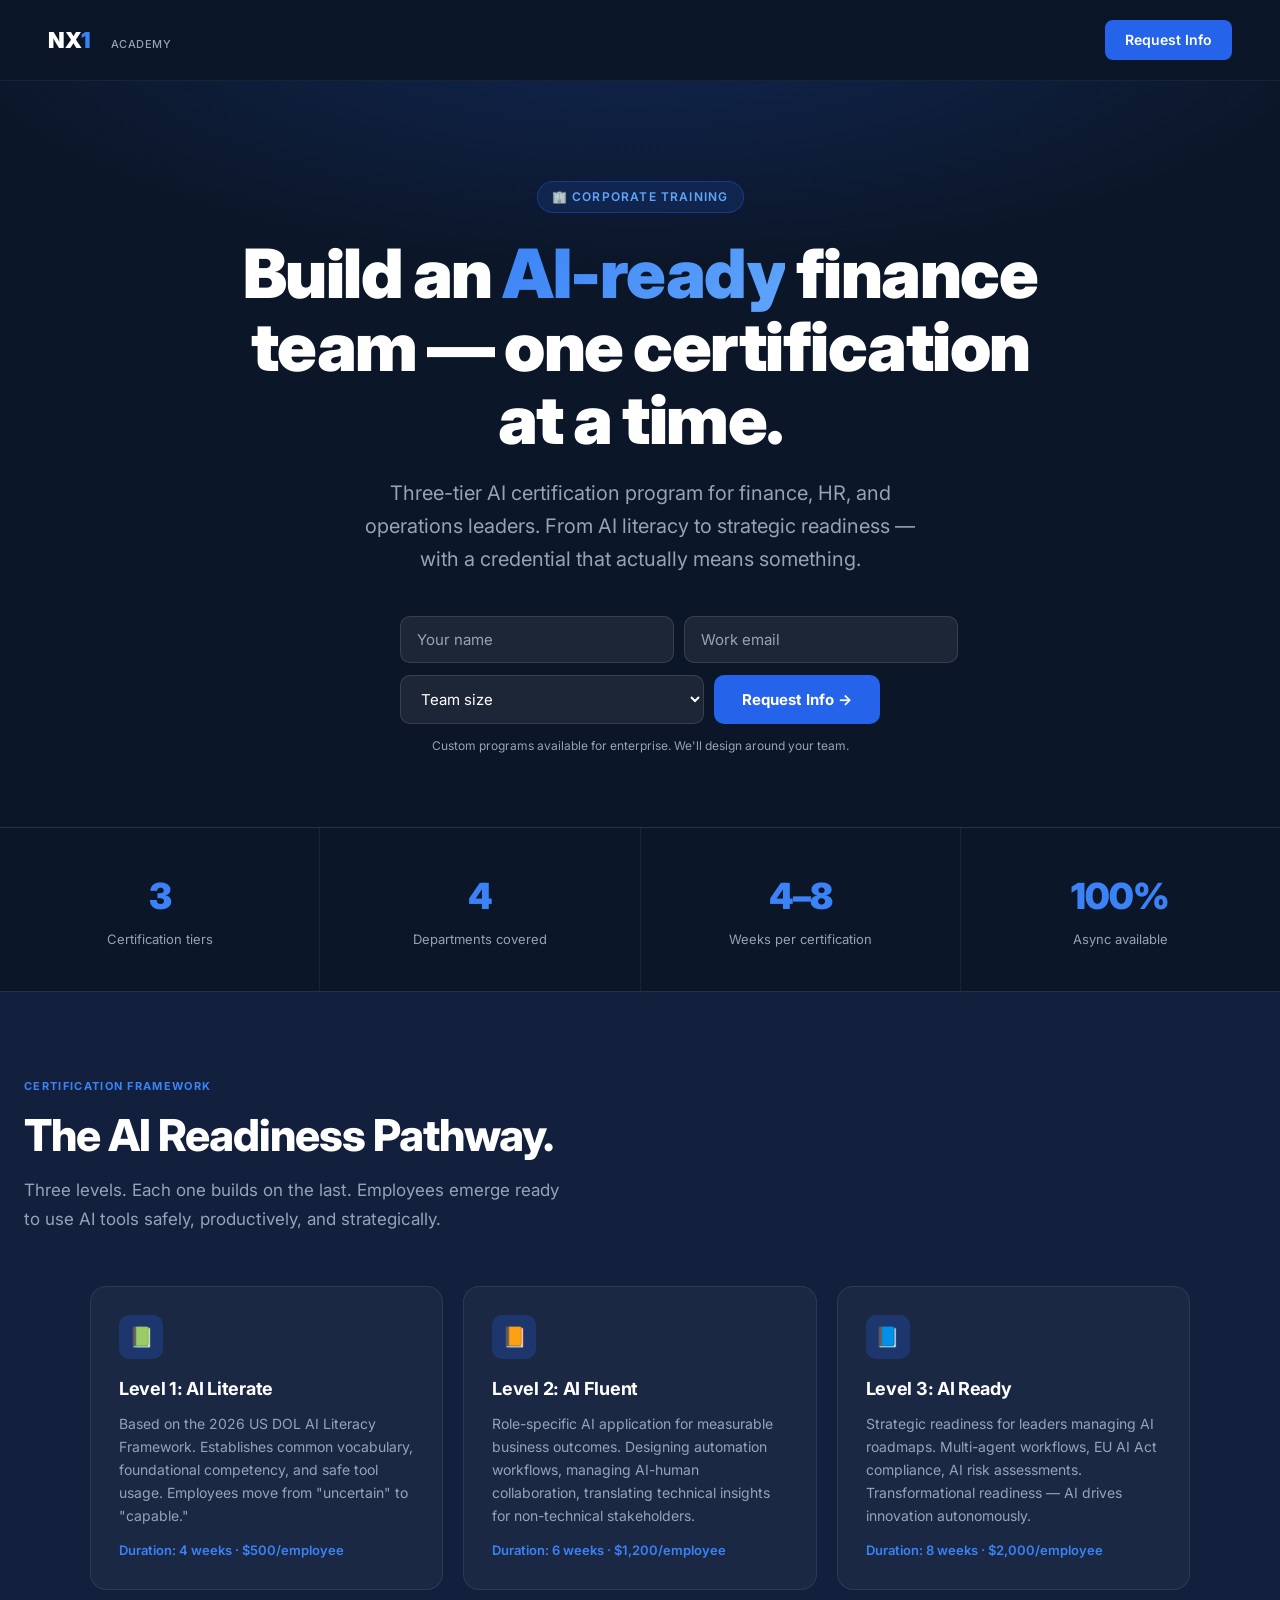
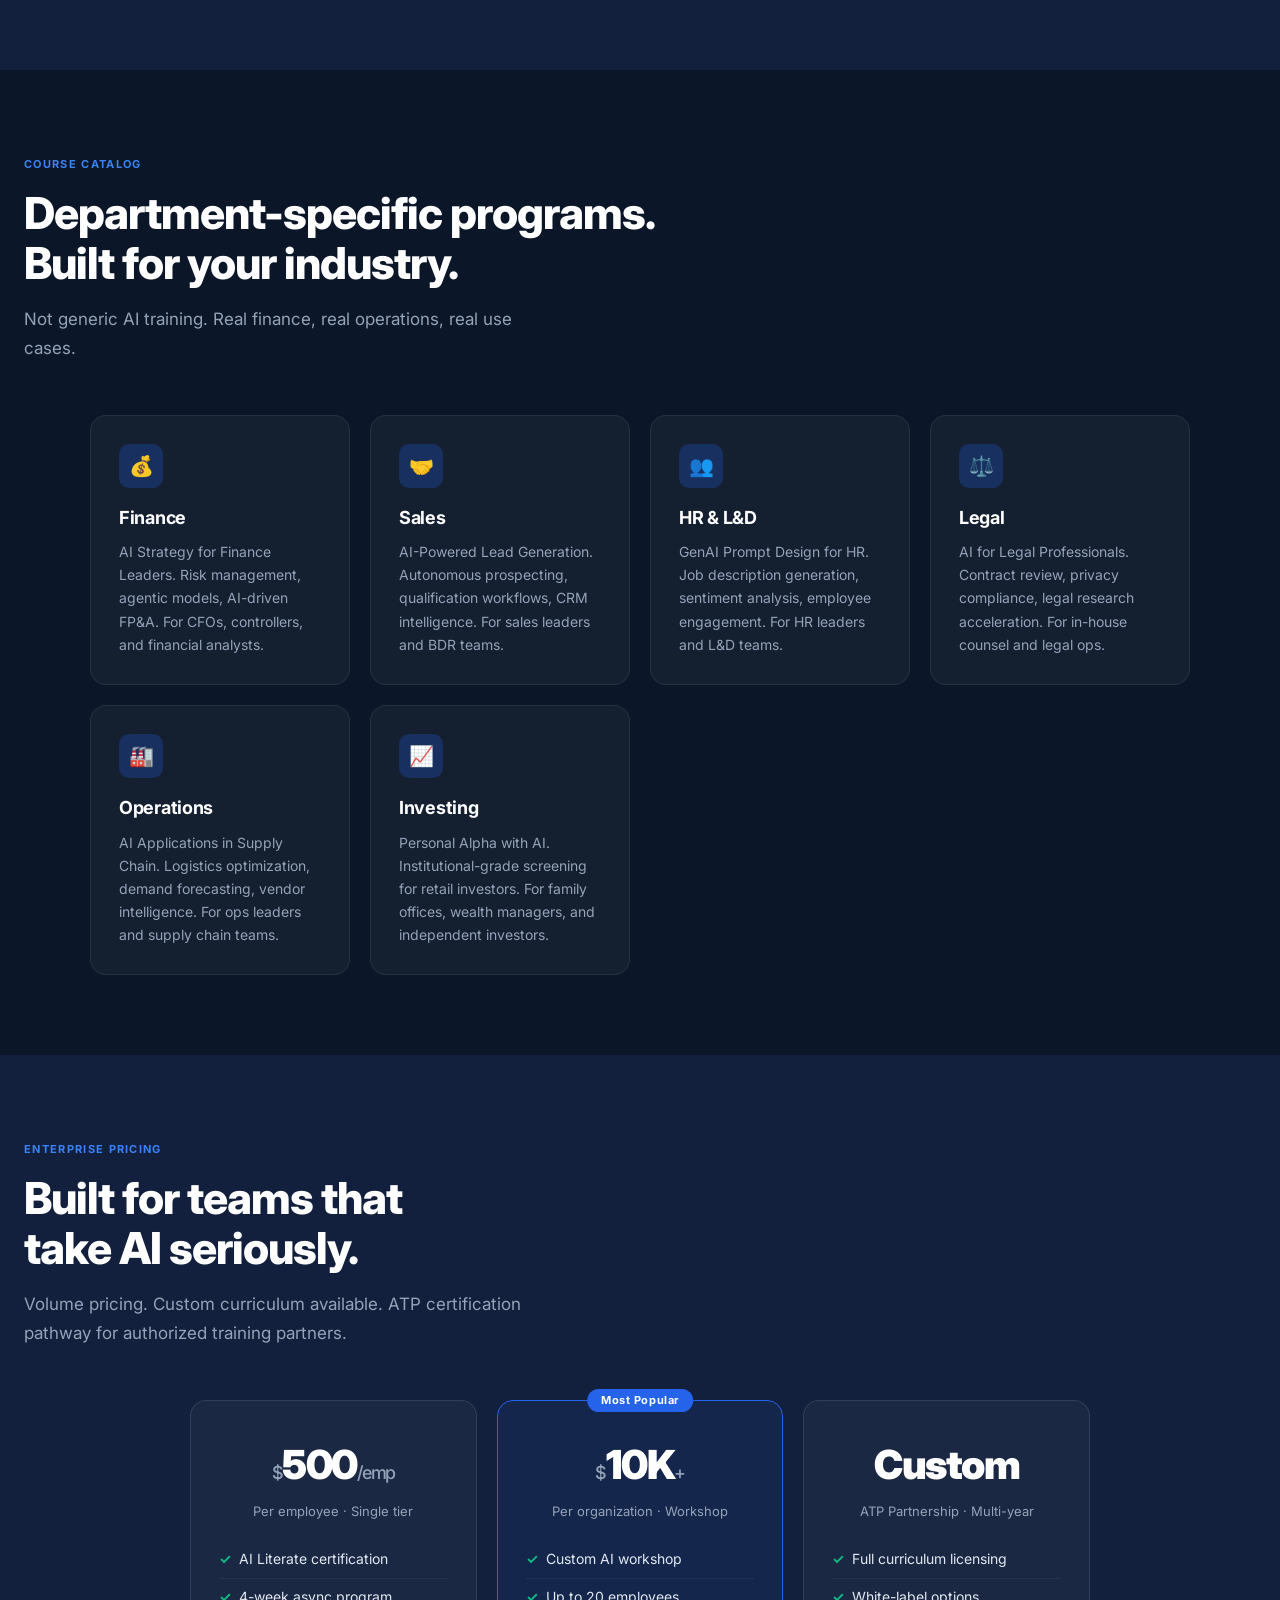
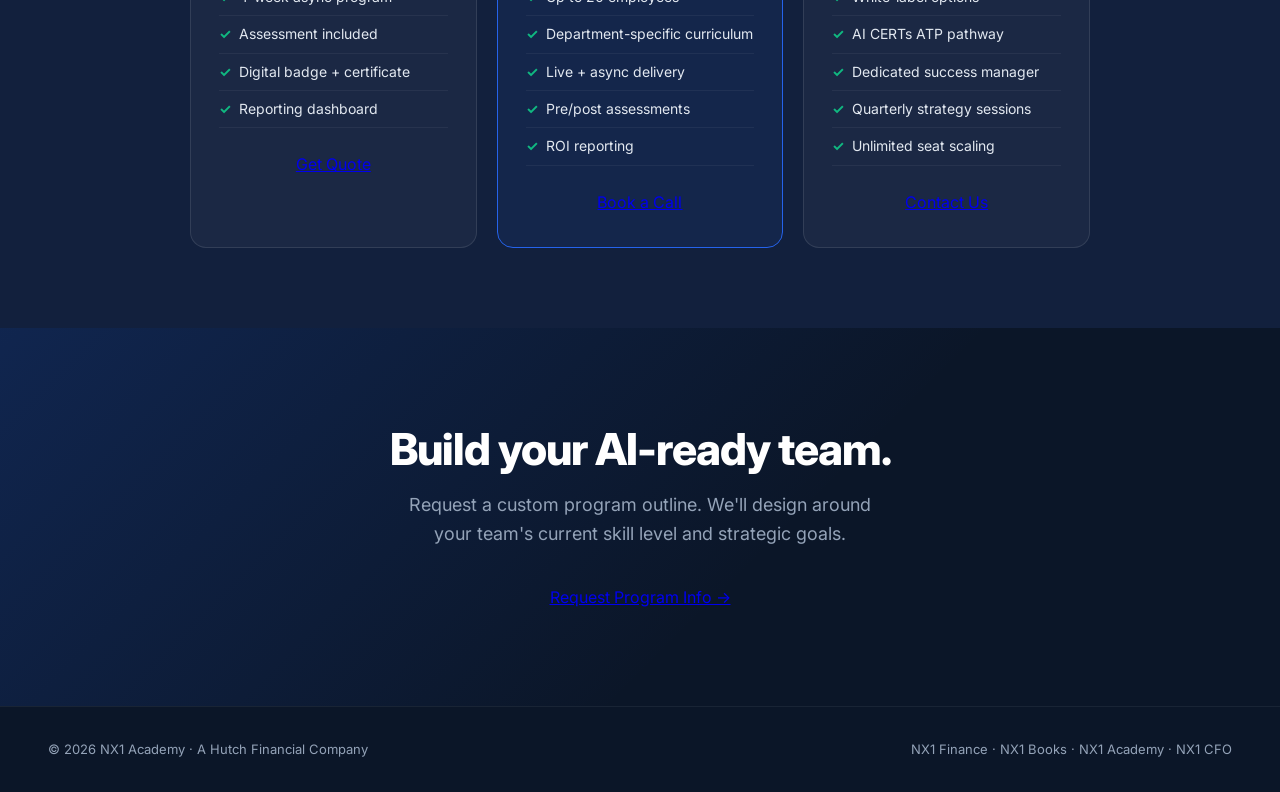
==== academy.html @ b1aaf8fe "Initial NX1 landing pages — 4 products - index.html: NX1 Finance (12-wk cohort course) - books.html:" ====
<!DOCTYPE html>
<html lang="en">
<head>
  <meta charset="UTF-8">
  <meta name="viewport" content="width=device-width, initial-scale=1.0">
  <title>NX1 Academy — AI Certification for Finance Teams</title>
  <meta name="description" content="AI certification for your finance team. AI Literate → AI Fluent → AI Ready. Corporate training programs for HR, L&D, and CFOs building AI-ready organizations.">
  <link rel="stylesheet" href="css/styles.css">
  <link rel="icon" type="image/svg+xml" href="data:image/svg+xml,<svg xmlns='http://www.w3.org/2000/svg' viewBox='0 0 100 100'><text y='.9em' font-size='90'>⚡</text></svg>">
</head>
<body>

<nav>
  <div>
    <a href="index.html" class="nav-logo">NX<span>1</span></a>
    <span class="nav-brand" style="margin-left:16px;">Academy</span>
  </div>
  <a href="#waitlist" class="cta-btn">Request Info</a>
</nav>

<!-- HERO -->
<section class="hero">
  <div class="hero-badge">🏢 Corporate Training</div>
  <h1>Build an <span class="highlight">AI-ready</span> finance team — one certification at a time.</h1>
  <p class="sub">Three-tier AI certification program for finance, HR, and operations leaders. From AI literacy to strategic readiness — with a credential that actually means something.</p>

  <div id="waitlist">
    <form class="waitlist-form" id="academy-form" action="https://formspree.io/f/YOUR_FORM_ID" method="POST">
      <div class="form-row">
        <input type="text" name="name" placeholder="Your name" required>
        <input type="email" name="email" placeholder="Work email" required>
      </div>
      <div class="form-row">
        <select name="team_size" required>
          <option value="">Team size</option>
          <option>1–5 people</option>
          <option>6–20 people</option>
          <option>21–100 people</option>
          <option>100+ people</option>
        </select>
        <button type="submit">Request Info →</button>
      </div>
      <input type="hidden" name="product" value="NX1 Academy">
      <p class="form-note">Custom programs available for enterprise. We'll design around your team.</p>
    </form>
    <div class="success-msg" id="academy-success">✅ Inquiry received! Our team will be in touch within 24 hours.</div>
  </div>
</section>

<!-- STATS -->
<div class="stats-bar">
  <div class="stat-item"><span class="stat-num">3</span><span class="stat-label">Certification tiers</span></div>
  <div class="stat-item"><span class="stat-num">4</span><span class="stat-label">Departments covered</span></div>
  <div class="stat-item"><span class="stat-num">4–8</span><span class="stat-label">Weeks per certification</span></div>
  <div class="stat-item"><span class="stat-num">100%</span><span class="stat-label">Async available</span></div>
</div>

<!-- CERTIFICATION TIERS -->
<section class="section-dark">
  <p class="section-label">Certification Framework</p>
  <h2>The AI Readiness Pathway.</h2>
  <p class="section-sub">Three levels. Each one builds on the last. Employees emerge ready to use AI tools safely, productively, and strategically.</p>

  <div class="cards-grid">
    <div class="card">
      <div class="card-icon">📗</div>
      <h3>Level 1: AI Literate</h3>
      <p>Based on the 2026 US DOL AI Literacy Framework. Establishes common vocabulary, foundational competency, and safe tool usage. Employees move from "uncertain" to "capable."</p>
      <p style="margin-top:12px;color:var(--blue-light);font-size:13px;font-weight:600;">Duration: 4 weeks · $500/employee</p>
    </div>
    <div class="card">
      <div class="card-icon">📙</div>
      <h3>Level 2: AI Fluent</h3>
      <p>Role-specific AI application for measurable business outcomes. Designing automation workflows, managing AI-human collaboration, translating technical insights for non-technical stakeholders.</p>
      <p style="margin-top:12px;color:var(--blue-light);font-size:13px;font-weight:600;">Duration: 6 weeks · $1,200/employee</p>
    </div>
    <div class="card">
      <div class="card-icon">📘</div>
      <h3>Level 3: AI Ready</h3>
      <p>Strategic readiness for leaders managing AI roadmaps. Multi-agent workflows, EU AI Act compliance, AI risk assessments. Transformational readiness — AI drives innovation autonomously.</p>
      <p style="margin-top:12px;color:var(--blue-light);font-size:13px;font-weight:600;">Duration: 8 weeks · $2,000/employee</p>
    </div>
  </div>
</section>

<!-- DEPARTMENT CATALOG -->
<section>
  <p class="section-label">Course Catalog</p>
  <h2>Department-specific programs. <br>Built for your industry.</h2>
  <p class="section-sub">Not generic AI training. Real finance, real operations, real use cases.</p>

  <div class="cards-grid">
    <div class="card">
      <div class="card-icon">💰</div>
      <h3>Finance</h3>
      <p>AI Strategy for Finance Leaders. Risk management, agentic models, AI-driven FP&A. For CFOs, controllers, and financial analysts.</p>
    </div>
    <div class="card">
      <div class="card-icon">🤝</div>
      <h3>Sales</h3>
      <p>AI-Powered Lead Generation. Autonomous prospecting, qualification workflows, CRM intelligence. For sales leaders and BDR teams.</p>
    </div>
    <div class="card">
      <div class="card-icon">👥</div>
      <h3>HR & L&D</h3>
      <p>GenAI Prompt Design for HR. Job description generation, sentiment analysis, employee engagement. For HR leaders and L&D teams.</p>
    </div>
    <div class="card">
      <div class="card-icon">⚖️</div>
      <h3>Legal</h3>
      <p>AI for Legal Professionals. Contract review, privacy compliance, legal research acceleration. For in-house counsel and legal ops.</p>
    </div>
    <div class="card">
      <div class="card-icon">🏭</div>
      <h3>Operations</h3>
      <p>AI Applications in Supply Chain. Logistics optimization, demand forecasting, vendor intelligence. For ops leaders and supply chain teams.</p>
    </div>
    <div class="card">
      <div class="card-icon">📈</div>
      <h3>Investing</h3>
      <p>Personal Alpha with AI. Institutional-grade screening for retail investors. For family offices, wealth managers, and independent investors.</p>
    </div>
  </div>
</section>

<!-- PRICING -->
<section class="section-dark">
  <p class="section-label">Enterprise Pricing</p>
  <h2>Built for teams that <br>take AI seriously.</h2>
  <p class="section-sub">Volume pricing. Custom curriculum available. ATP certification pathway for authorized training partners.</p>

  <div class="pricing-grid">
    <div class="pricing-tier">
      <div class="price"><span>$</span>500<span>/emp</span></div>
      <div class="price-note">Per employee · Single tier</div>
      <ul>
        <li>AI Literate certification</li>
        <li>4-week async program</li>
        <li>Assessment included</li>
        <li>Digital badge + certificate</li>
        <li>Reporting dashboard</li>
      </ul>
      <a href="#waitlist" class="cta-btn" style="display:block;text-align:center;">Get Quote</a>
    </div>
    <div class="pricing-tier featured">
      <div class="price"><span>$</span>10K<span>+ </span></div>
      <div class="price-note">Per organization · Workshop</div>
      <ul>
        <li>Custom AI workshop</li>
        <li>Up to 20 employees</li>
        <li>Department-specific curriculum</li>
        <li>Live + async delivery</li>
        <li>Pre/post assessments</li>
        <li>ROI reporting</li>
      </ul>
      <a href="#waitlist" class="cta-btn" style="display:block;text-align:center;">Book a Call</a>
    </div>
    <div class="pricing-tier">
      <div class="price">Custom</div>
      <div class="price-note">ATP Partnership · Multi-year</div>
      <ul>
        <li>Full curriculum licensing</li>
        <li>White-label options</li>
        <li>AI CERTs ATP pathway</li>
        <li>Dedicated success manager</li>
        <li>Quarterly strategy sessions</li>
        <li>Unlimited seat scaling</li>
      </ul>
      <a href="#waitlist" class="cta-btn" style="display:block;text-align:center;">Contact Us</a>
    </div>
  </div>
</section>

<!-- CTA -->
<section class="cta-section">
  <h2>Build your AI-ready team.</h2>
  <p>Request a custom program outline. We'll design around your team's current skill level and strategic goals.</p>
  <a href="#waitlist" class="cta-btn" style="font-size:16px;padding:14px 32px;">Request Program Info →</a>
</section>

<!-- FOOTER -->
<footer>
  <div>© 2026 NX1 Academy · A Hutch Financial Company</div>
  <div>
    <a href="index.html">NX1 Finance</a> ·
    <a href="books.html">NX1 Books</a> ·
    <a href="academy.html">NX1 Academy</a> ·
    <a href="cfo.html">NX1 CFO</a>
  </div>
</footer>

<script>
  document.getElementById('academy-form').addEventListener('submit', function(e) {
    e.preventDefault();
    var form = this;
    var btn = form.querySelector('button');
    btn.textContent = 'Submitting...';
    btn.disabled = true;
    fetch(form.action, { method: 'POST', body: new FormData(form), headers: { 'Accept': 'application/json' } })
      .then(function() {
        form.style.display = 'none';
        document.getElementById('academy-success').style.display = 'block';
      })
      .catch(function() {
        btn.textContent = 'Request Info →';
        btn.disabled = false;
      });
  });
</script>

</body>
</html>
---- css/styles.css ----
/* ============================================
   NX1 Landing Pages — Design System
   Hutch Financial
   ============================================ */

@import url('https://fonts.googleapis.com/css2?family=Inter:wght@400;500;600;700;800;900&display=swap');

:root {
  --navy: #0B1628;
  --navy-mid: #12203D;
  --blue: #2563EB;
  --blue-light: #3B82F6;
  --blue-glow: rgba(37, 99, 235, 0.25);
  --accent: #60A5FA;
  --white: #FFFFFF;
  --gray-100: #F8FAFC;
  --gray-200: #E2E8F0;
  --gray-400: #94A3B8;
  --gray-600: #475569;
  --gray-800: #1E293B;
  --green: #10B981;
  --green-bg: rgba(16, 185, 129, 0.1);
}

* { margin: 0; padding: 0; box-sizing: border-box; }

body {
  font-family: 'Inter', -apple-system, BlinkMacSystemFont, sans-serif;
  background: var(--navy);
  color: var(--white);
  line-height: 1.6;
  -webkit-font-smoothing: antialiased;
}

/* ---- NAV ---- */
nav {
  display: flex;
  align-items: center;
  justify-content: space-between;
  padding: 20px 48px;
  position: sticky;
  top: 0;
  background: rgba(11, 22, 40, 0.92);
  backdrop-filter: blur(12px);
  border-bottom: 1px solid rgba(255,255,255,0.06);
  z-index: 100;
}

.nav-logo {
  font-size: 22px;
  font-weight: 900;
  letter-spacing: -0.5px;
  color: var(--white);
  text-decoration: none;
}
.nav-logo span { color: var(--blue-light); }

.nav-brand {
  font-size: 13px;
  color: var(--gray-400);
  font-weight: 500;
  letter-spacing: 0.05em;
  text-transform: uppercase;
  font-size: 11px;
}

nav a.cta-btn {
  background: var(--blue);
  color: var(--white);
  padding: 9px 20px;
  border-radius: 8px;
  font-weight: 600;
  font-size: 14px;
  text-decoration: none;
  transition: background 0.2s, transform 0.15s;
}
nav a.cta-btn:hover { background: var(--blue-light); transform: translateY(-1px); }

/* ---- HERO ---- */
.hero {
  text-align: center;
  padding: 100px 24px 72px;
  background: radial-gradient(ellipse 80% 50% at 50% -10%, rgba(37,99,235,0.22) 0%, transparent 70%);
}

.hero-badge {
  display: inline-block;
  background: rgba(37,99,235,0.15);
  border: 1px solid rgba(37,99,235,0.35);
  color: var(--accent);
  font-size: 12px;
  font-weight: 600;
  letter-spacing: 0.1em;
  text-transform: uppercase;
  padding: 5px 14px;
  border-radius: 100px;
  margin-bottom: 24px;
}

.hero h1 {
  font-size: clamp(38px, 6vw, 68px);
  font-weight: 900;
  letter-spacing: -1.5px;
  line-height: 1.08;
  margin-bottom: 20px;
  max-width: 820px;
  margin-left: auto;
  margin-right: auto;
}

.hero h1 .highlight {
  background: linear-gradient(135deg, var(--blue-light), var(--accent));
  -webkit-background-clip: text;
  -webkit-text-fill-color: transparent;
  background-clip: text;
}

.hero .sub {
  font-size: clamp(16px, 2.2vw, 20px);
  color: var(--gray-400);
  max-width: 560px;
  margin: 0 auto 40px;
  font-weight: 400;
  line-height: 1.65;
}

/* ---- FORM ---- */
.waitlist-form {
  max-width: 480px;
  margin: 0 auto;
  display: flex;
  flex-direction: column;
  gap: 12px;
}

.form-row {
  display: flex;
  gap: 10px;
}

.form-row input,
.form-row select {
  flex: 1;
  padding: 13px 16px;
  background: rgba(255,255,255,0.07);
  border: 1px solid rgba(255,255,255,0.12);
  border-radius: 10px;
  color: var(--white);
  font-size: 15px;
  font-family: inherit;
  outline: none;
  transition: border-color 0.2s, background 0.2s;
}

.form-row input::placeholder { color: var(--gray-400); }

.form-row input:focus,
.form-row select:focus {
  border-color: var(--blue-light);
  background: rgba(37,99,235,0.08);
}

.form-row select option { background: var(--navy-mid); }

.form-row button {
  padding: 13px 28px;
  background: var(--blue);
  color: var(--white);
  border: none;
  border-radius: 10px;
  font-size: 15px;
  font-weight: 700;
  font-family: inherit;
  cursor: pointer;
  transition: background 0.2s, transform 0.15s;
  white-space: nowrap;
}
.form-row button:hover { background: var(--blue-light); transform: translateY(-1px); }
.form-row button:active { transform: translateY(0); }

.form-note {
  font-size: 12px;
  color: var(--gray-400);
  text-align: center;
}

/* ---- SECTION ---- */
section { padding: 80px 24px; }

.section-label {
  display: inline-block;
  font-size: 11px;
  font-weight: 700;
  letter-spacing: 0.12em;
  text-transform: uppercase;
  color: var(--blue-light);
  margin-bottom: 14px;
}

section h2 {
  font-size: clamp(28px, 4vw, 44px);
  font-weight: 800;
  letter-spacing: -1px;
  line-height: 1.15;
  margin-bottom: 16px;
}

section .section-sub {
  font-size: 17px;
  color: var(--gray-400);
  max-width: 540px;
  line-height: 1.7;
  margin-bottom: 52px;
}

/* ---- CARDS GRID ---- */
.cards-grid {
  display: grid;
  grid-template-columns: repeat(auto-fit, minmax(260px, 1fr));
  gap: 20px;
  max-width: 1100px;
  margin: 0 auto;
}

.card {
  background: rgba(255,255,255,0.04);
  border: 1px solid rgba(255,255,255,0.08);
  border-radius: 16px;
  padding: 28px;
  transition: border-color 0.25s, background 0.25s, transform 0.2s;
}
.card:hover {
  border-color: rgba(37,99,235,0.4);
  background: rgba(37,99,235,0.06);
  transform: translateY(-3px);
}

.card-icon {
  width: 44px;
  height: 44px;
  background: var(--blue-glow);
  border-radius: 10px;
  display: flex;
  align-items: center;
  justify-content: center;
  font-size: 20px;
  margin-bottom: 16px;
}

.card h3 {
  font-size: 18px;
  font-weight: 700;
  margin-bottom: 8px;
  letter-spacing: -0.3px;
}

.card p {
  font-size: 14px;
  color: var(--gray-400);
  line-height: 1.65;
}

/* ---- PRICING ---- */
.pricing-grid {
  display: grid;
  grid-template-columns: repeat(auto-fit, minmax(240px, 1fr));
  gap: 20px;
  max-width: 900px;
  margin: 0 auto;
}

.pricing-tier {
  background: rgba(255,255,255,0.04);
  border: 1px solid rgba(255,255,255,0.1);
  border-radius: 16px;
  padding: 32px 28px;
  text-align: center;
}

.pricing-tier.featured {
  border-color: var(--blue);
  background: rgba(37,99,235,0.08);
  position: relative;
}

.pricing-tier.featured::before {
  content: "Most Popular";
  position: absolute;
  top: -12px;
  left: 50%;
  transform: translateX(-50%);
  background: var(--blue);
  color: white;
  font-size: 11px;
  font-weight: 700;
  padding: 3px 14px;
  border-radius: 100px;
  letter-spacing: 0.05em;
}

.pricing-tier .price {
  font-size: 40px;
  font-weight: 900;
  letter-spacing: -1.5px;
  margin-bottom: 4px;
}
.pricing-tier .price span { font-size: 18px; font-weight: 500; color: var(--gray-400); }
.pricing-tier .price-note { font-size: 13px; color: var(--gray-400); margin-bottom: 20px; }
.pricing-tier ul { list-style: none; text-align: left; margin-bottom: 24px; }
.pricing-tier li {
  font-size: 14px;
  color: var(--gray-200);
  padding: 7px 0;
  border-bottom: 1px solid rgba(255,255,255,0.05);
  display: flex;
  align-items: center;
  gap: 8px;
}
.pricing-tier li::before { content: "✓"; color: var(--green); font-weight: 700; }

/* ---- STATS BAR ---- */
.stats-bar {
  display: grid;
  grid-template-columns: repeat(4, 1fr);
  gap: 1px;
  background: rgba(255,255,255,0.06);
  border-top: 1px solid rgba(255,255,255,0.06);
  border-bottom: 1px solid rgba(255,255,255,0.06);
}

.stat-item {
  padding: 40px 24px;
  text-align: center;
  background: var(--navy);
}

.stat-item .stat-num {
  font-size: 36px;
  font-weight: 900;
  letter-spacing: -1px;
  color: var(--blue-light);
  display: block;
}
.stat-item .stat-label { font-size: 13px; color: var(--gray-400); margin-top: 4px; }

/* ---- FOOTER ---- */
footer {
  border-top: 1px solid rgba(255,255,255,0.06);
  padding: 32px 48px;
  display: flex;
  align-items: center;
  justify-content: space-between;
  font-size: 13px;
  color: var(--gray-400);
}

footer a { color: var(--gray-400); text-decoration: none; }
footer a:hover { color: var(--white); }

/* ---- DIVIDER ---- */
.section-dark { background: var(--navy-mid); }

/* ---- RESPONSIVE ---- */
@media (max-width: 640px) {
  nav { padding: 16px 20px; }
  .form-row { flex-direction: column; }
  .stats-bar { grid-template-columns: repeat(2, 1fr); }
  footer { flex-direction: column; gap: 12px; text-align: center; }
  section { padding: 60px 20px; }
  .hero { padding: 72px 20px 56px; }
}

/* ---- SUCCESS STATE ---- */
.success-msg {
  background: var(--green-bg);
  border: 1px solid var(--green);
  border-radius: 12px;
  padding: 20px;
  text-align: center;
  color: var(--green);
  font-weight: 600;
  font-size: 15px;
  display: none;
}

/* ---- CTA SECTION ---- */
.cta-section {
  background: linear-gradient(135deg, rgba(37,99,235,0.2) 0%, rgba(11,22,40,0) 60%);
  text-align: center;
  padding: 96px 24px;
}

.cta-section h2 { margin-bottom: 16px; }
.cta-section p { color: var(--gray-400); font-size: 18px; margin-bottom: 36px; max-width: 480px; margin-left: auto; margin-right: auto; }
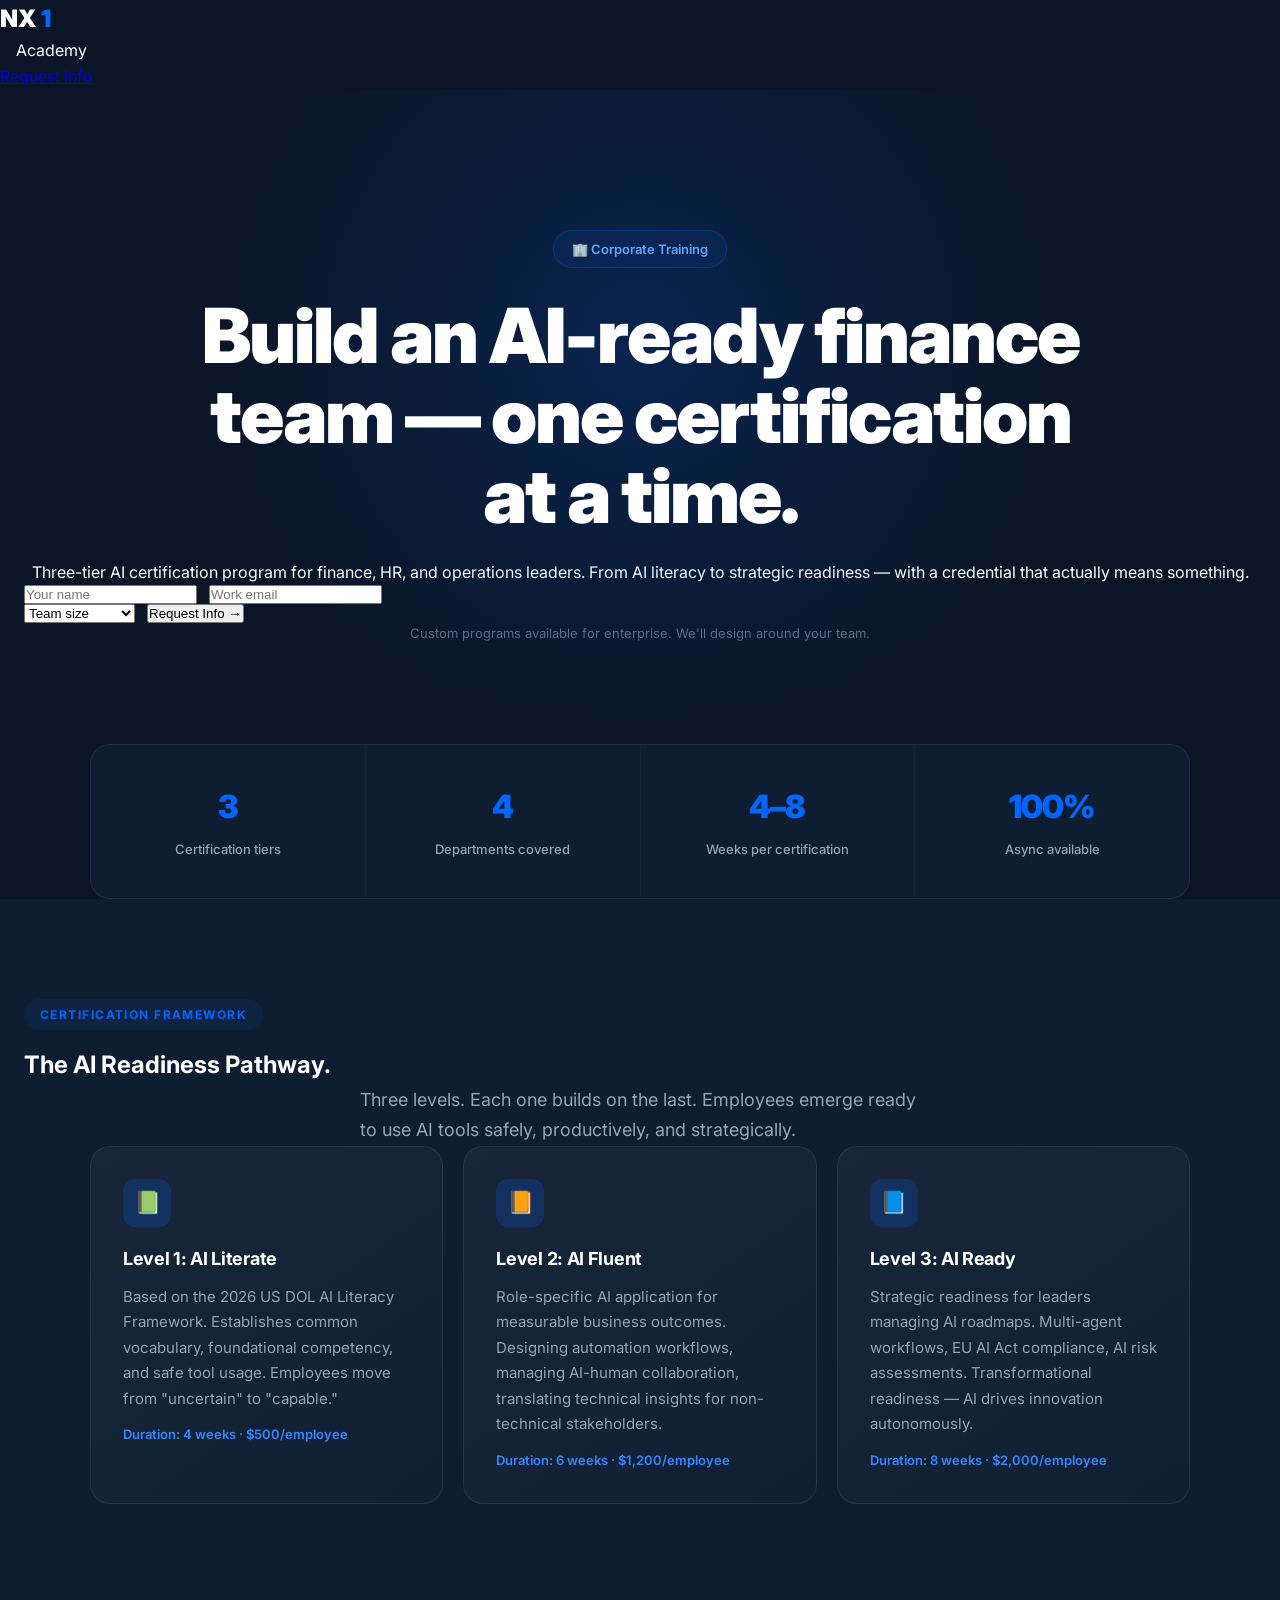
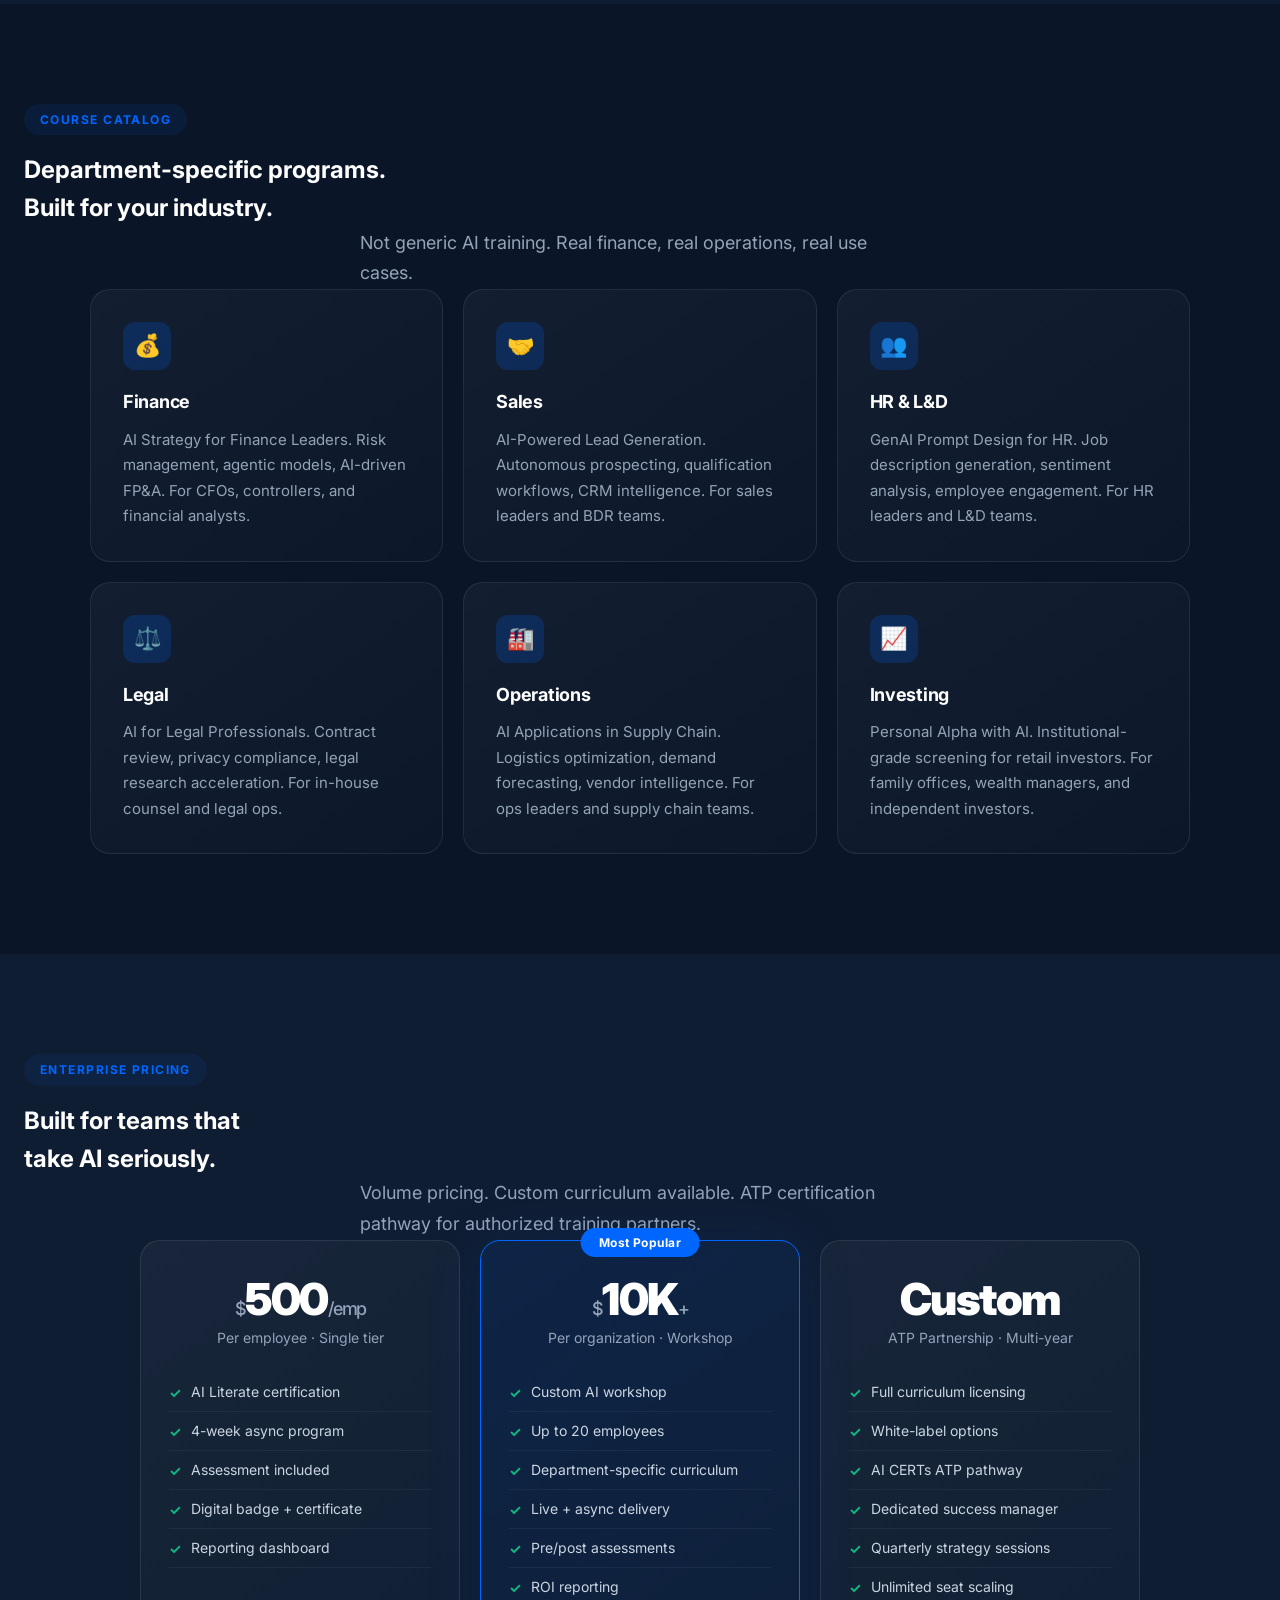
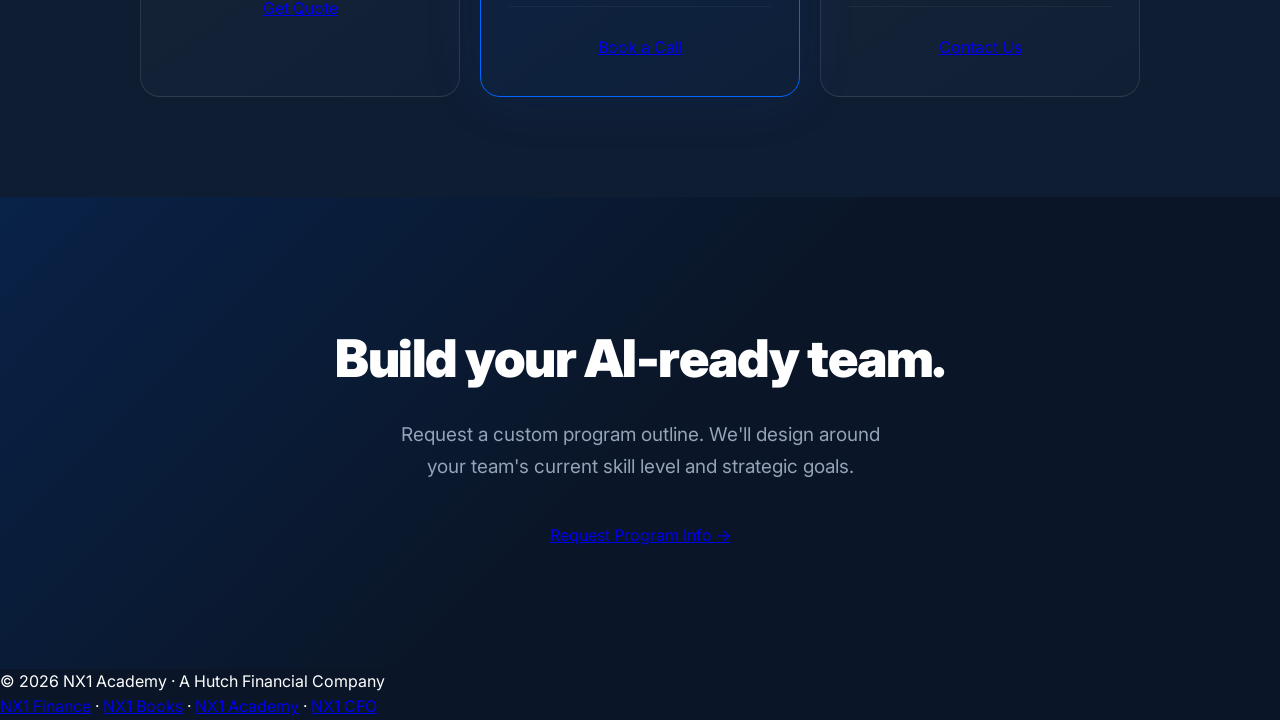
==== commit 7754caed: "Sync with live site: correct page structure (landing=index, finance product=finance.html), updated C" ====
--- a/academy.html
+++ b/academy.html
@@ -25,7 +25,7 @@
   <p class="sub">Three-tier AI certification program for finance, HR, and operations leaders. From AI literacy to strategic readiness — with a credential that actually means something.</p>
 
   <div id="waitlist">
-    <form class="waitlist-form" id="academy-form" action="https://formspree.io/f/YOUR_FORM_ID" method="POST">
+    <form class="waitlist-form" id="academy-form" action="https://formspree.io/f/xvzvorjg" method="POST">
       <div class="form-row">
         <input type="text" name="name" placeholder="Your name" required>
         <input type="email" name="email" placeholder="Work email" required>
--- a/css/styles.css
+++ b/css/styles.css
@@ -1,394 +1,996 @@
 /* ============================================
-   NX1 Landing Pages — Design System
-   Hutch Financial
+   NX1.us — Design System v2
+   Unified Landing + Product Pages
    ============================================ */
 
 @import url('https://fonts.googleapis.com/css2?family=Inter:wght@400;500;600;700;800;900&display=swap');
 
 :root {
-  --navy: #0B1628;
-  --navy-mid: #12203D;
-  --blue: #2563EB;
-  --blue-light: #3B82F6;
-  --blue-glow: rgba(37, 99, 235, 0.25);
-  --accent: #60A5FA;
-  --white: #FFFFFF;
-  --gray-100: #F8FAFC;
-  --gray-200: #E2E8F0;
-  --gray-400: #94A3B8;
+  --navy: #0a1628;
+  --navy-mid: #0f1d32;
+  --navy-light: #162544;
+  --blue: #0066ff;
+  --blue-light: #3388ff;
+  --blue-glow: rgba(0, 102, 255, 0.2);
+  --blue-subtle: rgba(0, 102, 255, 0.08);
+  --accent: #60a5fa;
+  --white: #ffffff;
+  --gray-50: #f8fafc;
+  --gray-100: #f1f5f9;
+  --gray-200: #e2e8f0;
+  --gray-300: #cbd5e1;
+  --gray-400: #94a3b8;
+  --gray-500: #64748b;
   --gray-600: #475569;
-  --gray-800: #1E293B;
-  --green: #10B981;
+  --gray-700: #334155;
+  --gray-800: #1e293b;
+  --green: #10b981;
   --green-bg: rgba(16, 185, 129, 0.1);
-}
-
-* { margin: 0; padding: 0; box-sizing: border-box; }
+  --orange: #f59e0b;
+  --radius: 12px;
+  --radius-lg: 20px;
+  --transition: 0.25s cubic-bezier(0.4, 0, 0.2, 1);
+}
+
+*, *::before, *::after { margin: 0; padding: 0; box-sizing: border-box; }
+
+html { scroll-behavior: smooth; scroll-padding-top: 80px; }
 
 body {
-  font-family: 'Inter', -apple-system, BlinkMacSystemFont, sans-serif;
+  font-family: 'Inter', -apple-system, BlinkMacSystemFont, 'Segoe UI', sans-serif;
   background: var(--navy);
   color: var(--white);
   line-height: 1.6;
   -webkit-font-smoothing: antialiased;
-}
-
-/* ---- NAV ---- */
-nav {
+  -moz-osx-font-smoothing: grayscale;
+  overflow-x: hidden;
+}
+
+/* ---- NAVIGATION ---- */
+.nav {
+  position: fixed;
+  top: 0;
+  left: 0;
+  right: 0;
+  z-index: 1000;
+  padding: 0 32px;
+  height: 72px;
   display: flex;
   align-items: center;
   justify-content: space-between;
-  padding: 20px 48px;
-  position: sticky;
-  top: 0;
-  background: rgba(11, 22, 40, 0.92);
-  backdrop-filter: blur(12px);
+  background: rgba(10, 22, 40, 0.85);
+  backdrop-filter: blur(20px) saturate(180%);
+  -webkit-backdrop-filter: blur(20px) saturate(180%);
   border-bottom: 1px solid rgba(255,255,255,0.06);
-  z-index: 100;
+  transition: background var(--transition);
+}
+
+.nav.scrolled {
+  background: rgba(10, 22, 40, 0.96);
+  box-shadow: 0 4px 30px rgba(0,0,0,0.3);
+}
+
+.nav-left {
+  display: flex;
+  align-items: center;
+  gap: 24px;
 }
 
 .nav-logo {
-  font-size: 22px;
+  font-size: 24px;
   font-weight: 900;
   letter-spacing: -0.5px;
   color: var(--white);
   text-decoration: none;
-}
-.nav-logo span { color: var(--blue-light); }
-
-.nav-brand {
-  font-size: 13px;
+  display: flex;
+  align-items: center;
+  gap: 6px;
+}
+.nav-logo span { color: var(--blue); }
+
+.nav-links {
+  display: flex;
+  align-items: center;
+  gap: 8px;
+  list-style: none;
+}
+
+.nav-links a {
   color: var(--gray-400);
+  text-decoration: none;
+  font-size: 14px;
   font-weight: 500;
-  letter-spacing: 0.05em;
-  text-transform: uppercase;
-  font-size: 11px;
-}
-
-nav a.cta-btn {
+  padding: 8px 14px;
+  border-radius: 8px;
+  transition: color var(--transition), background var(--transition);
+}
+.nav-links a:hover,
+.nav-links a.active {
+  color: var(--white);
+  background: rgba(255,255,255,0.06);
+}
+
+.nav-right {
+  display: flex;
+  align-items: center;
+  gap: 12px;
+}
+
+.nav-cta {
   background: var(--blue);
-  color: var(--white);
-  padding: 9px 20px;
-  border-radius: 8px;
-  font-weight: 600;
-  font-size: 14px;
+  color: var(--white) !important;
+  padding: 10px 22px !important;
+  border-radius: 10px !important;
+  font-weight: 600 !important;
+  font-size: 14px !important;
   text-decoration: none;
-  transition: background 0.2s, transform 0.15s;
-}
-nav a.cta-btn:hover { background: var(--blue-light); transform: translateY(-1px); }
+  transition: all var(--transition) !important;
+  border: none;
+  cursor: pointer;
+}
+.nav-cta:hover {
+  background: var(--blue-light) !important;
+  transform: translateY(-1px);
+  box-shadow: 0 4px 20px rgba(0, 102, 255, 0.4);
+}
+
+/* Mobile menu toggle */
+.nav-toggle {
+  display: none;
+  background: none;
+  border: none;
+  color: var(--white);
+  font-size: 24px;
+  cursor: pointer;
+  padding: 8px;
+  line-height: 1;
+}
 
 /* ---- HERO ---- */
 .hero {
+  position: relative;
   text-align: center;
-  padding: 100px 24px 72px;
-  background: radial-gradient(ellipse 80% 50% at 50% -10%, rgba(37,99,235,0.22) 0%, transparent 70%);
+  padding: 140px 24px 100px;
+  overflow: hidden;
+}
+
+.hero::before {
+  content: '';
+  position: absolute;
+  top: -200px;
+  left: 50%;
+  transform: translateX(-50%);
+  width: 900px;
+  height: 900px;
+  background: radial-gradient(circle, rgba(0,102,255,0.18) 0%, transparent 65%);
+  pointer-events: none;
+}
+
+.hero::after {
+  content: '';
+  position: absolute;
+  bottom: 0;
+  left: 0;
+  right: 0;
+  height: 120px;
+  background: linear-gradient(to bottom, transparent, var(--navy));
+  pointer-events: none;
 }
 
 .hero-badge {
-  display: inline-block;
-  background: rgba(37,99,235,0.15);
-  border: 1px solid rgba(37,99,235,0.35);
+  display: inline-flex;
+  align-items: center;
+  gap: 8px;
+  background: var(--blue-subtle);
+  border: 1px solid rgba(0,102,255,0.25);
   color: var(--accent);
-  font-size: 12px;
+  font-size: 13px;
   font-weight: 600;
-  letter-spacing: 0.1em;
-  text-transform: uppercase;
-  padding: 5px 14px;
+  padding: 8px 18px;
   border-radius: 100px;
+  margin-bottom: 28px;
+  position: relative;
+  z-index: 1;
+  animation: fadeInUp 0.6s ease-out;
+}
+
+.hero h1 {
+  font-size: clamp(40px, 7vw, 76px);
+  font-weight: 900;
+  letter-spacing: -2px;
+  line-height: 1.05;
   margin-bottom: 24px;
-}
-
-.hero h1 {
-  font-size: clamp(38px, 6vw, 68px);
-  font-weight: 900;
-  letter-spacing: -1.5px;
-  line-height: 1.08;
-  margin-bottom: 20px;
-  max-width: 820px;
+  max-width: 900px;
   margin-left: auto;
   margin-right: auto;
-}
-
-.hero h1 .highlight {
-  background: linear-gradient(135deg, var(--blue-light), var(--accent));
+  position: relative;
+  z-index: 1;
+  animation: fadeInUp 0.6s ease-out 0.1s both;
+}
+
+.hero h1 .gradient-text {
+  background: linear-gradient(135deg, var(--blue-light), var(--accent), #a78bfa);
   -webkit-background-clip: text;
   -webkit-text-fill-color: transparent;
   background-clip: text;
 }
 
-.hero .sub {
-  font-size: clamp(16px, 2.2vw, 20px);
+.hero .subtitle {
+  font-size: clamp(17px, 2.5vw, 21px);
   color: var(--gray-400);
-  max-width: 560px;
-  margin: 0 auto 40px;
+  max-width: 620px;
+  margin: 0 auto 48px;
   font-weight: 400;
-  line-height: 1.65;
-}
-
-/* ---- FORM ---- */
-.waitlist-form {
-  max-width: 480px;
-  margin: 0 auto;
-  display: flex;
-  flex-direction: column;
-  gap: 12px;
-}
-
-.form-row {
-  display: flex;
-  gap: 10px;
-}
-
-.form-row input,
-.form-row select {
-  flex: 1;
-  padding: 13px 16px;
-  background: rgba(255,255,255,0.07);
-  border: 1px solid rgba(255,255,255,0.12);
-  border-radius: 10px;
-  color: var(--white);
-  font-size: 15px;
-  font-family: inherit;
-  outline: none;
-  transition: border-color 0.2s, background 0.2s;
-}
-
-.form-row input::placeholder { color: var(--gray-400); }
-
-.form-row input:focus,
-.form-row select:focus {
-  border-color: var(--blue-light);
-  background: rgba(37,99,235,0.08);
-}
-
-.form-row select option { background: var(--navy-mid); }
-
-.form-row button {
-  padding: 13px 28px;
+  line-height: 1.7;
+  position: relative;
+  z-index: 1;
+  animation: fadeInUp 0.6s ease-out 0.2s both;
+}
+
+.hero-actions {
+  display: flex;
+  align-items: center;
+  justify-content: center;
+  gap: 16px;
+  position: relative;
+  z-index: 1;
+  animation: fadeInUp 0.6s ease-out 0.3s both;
+}
+
+.btn-primary {
+  display: inline-flex;
+  align-items: center;
+  gap: 8px;
   background: var(--blue);
   color: var(--white);
+  padding: 16px 32px;
+  border-radius: 12px;
+  font-size: 16px;
+  font-weight: 700;
+  text-decoration: none;
+  transition: all var(--transition);
   border: none;
-  border-radius: 10px;
-  font-size: 15px;
-  font-weight: 700;
-  font-family: inherit;
   cursor: pointer;
-  transition: background 0.2s, transform 0.15s;
-  white-space: nowrap;
-}
-.form-row button:hover { background: var(--blue-light); transform: translateY(-1px); }
-.form-row button:active { transform: translateY(0); }
-
-.form-note {
-  font-size: 12px;
-  color: var(--gray-400);
+}
+.btn-primary:hover {
+  background: var(--blue-light);
+  transform: translateY(-2px);
+  box-shadow: 0 8px 30px rgba(0, 102, 255, 0.4);
+}
+
+.btn-secondary {
+  display: inline-flex;
+  align-items: center;
+  gap: 8px;
+  background: rgba(255,255,255,0.06);
+  color: var(--white);
+  padding: 16px 32px;
+  border-radius: 12px;
+  font-size: 16px;
+  font-weight: 600;
+  text-decoration: none;
+  transition: all var(--transition);
+  border: 1px solid rgba(255,255,255,0.1);
+}
+.btn-secondary:hover {
+  background: rgba(255,255,255,0.1);
+  border-color: rgba(255,255,255,0.2);
+  transform: translateY(-2px);
+}
+
+/* ---- SECTIONS ---- */
+section {
+  padding: 100px 24px;
+  position: relative;
+}
+
+.section-header {
   text-align: center;
-}
-
-/* ---- SECTION ---- */
-section { padding: 80px 24px; }
+  margin-bottom: 64px;
+}
 
 .section-label {
   display: inline-block;
-  font-size: 11px;
+  font-size: 12px;
   font-weight: 700;
   letter-spacing: 0.12em;
   text-transform: uppercase;
-  color: var(--blue-light);
-  margin-bottom: 14px;
-}
-
-section h2 {
-  font-size: clamp(28px, 4vw, 44px);
+  color: var(--blue);
+  margin-bottom: 16px;
+  background: var(--blue-subtle);
+  padding: 6px 16px;
+  border-radius: 100px;
+}
+
+.section-title {
+  font-size: clamp(30px, 4.5vw, 48px);
   font-weight: 800;
-  letter-spacing: -1px;
-  line-height: 1.15;
-  margin-bottom: 16px;
-}
-
-section .section-sub {
-  font-size: 17px;
+  letter-spacing: -1.2px;
+  line-height: 1.12;
+  margin-bottom: 18px;
+  max-width: 700px;
+  margin-left: auto;
+  margin-right: auto;
+}
+
+.section-sub {
+  font-size: 18px;
   color: var(--gray-400);
-  max-width: 540px;
+  max-width: 560px;
+  margin: 0 auto;
   line-height: 1.7;
-  margin-bottom: 52px;
-}
-
-/* ---- CARDS GRID ---- */
-.cards-grid {
+}
+
+.section-dark { background: var(--navy-mid); }
+
+/* ---- PRODUCT CARDS (Grid on homepage) ---- */
+.products-grid {
   display: grid;
-  grid-template-columns: repeat(auto-fit, minmax(260px, 1fr));
+  grid-template-columns: repeat(2, 1fr);
   gap: 20px;
   max-width: 1100px;
   margin: 0 auto;
 }
 
-.card {
-  background: rgba(255,255,255,0.04);
+.product-card {
+  background: linear-gradient(145deg, rgba(255,255,255,0.04), rgba(255,255,255,0.01));
   border: 1px solid rgba(255,255,255,0.08);
-  border-radius: 16px;
-  padding: 28px;
-  transition: border-color 0.25s, background 0.25s, transform 0.2s;
-}
-.card:hover {
-  border-color: rgba(37,99,235,0.4);
-  background: rgba(37,99,235,0.06);
-  transform: translateY(-3px);
-}
-
-.card-icon {
-  width: 44px;
-  height: 44px;
+  border-radius: var(--radius-lg);
+  padding: 36px;
+  transition: all var(--transition);
+  position: relative;
+  overflow: hidden;
+  text-decoration: none;
+  color: inherit;
+  display: block;
+}
+
+.product-card::before {
+  content: '';
+  position: absolute;
+  top: 0;
+  left: 0;
+  right: 0;
+  height: 3px;
+  background: var(--blue);
+  transform: scaleX(0);
+  transform-origin: left;
+  transition: transform var(--transition);
+}
+
+.product-card:hover {
+  border-color: rgba(0,102,255,0.35);
+  background: linear-gradient(145deg, rgba(0,102,255,0.08), rgba(0,102,255,0.02));
+  transform: translateY(-4px);
+  box-shadow: 0 20px 60px rgba(0,0,0,0.3);
+}
+
+.product-card:hover::before { transform: scaleX(1); }
+
+.product-card-icon {
+  width: 52px;
+  height: 52px;
   background: var(--blue-glow);
-  border-radius: 10px;
+  border-radius: 14px;
   display: flex;
   align-items: center;
   justify-content: center;
-  font-size: 20px;
-  margin-bottom: 16px;
-}
-
-.card h3 {
-  font-size: 18px;
-  font-weight: 700;
-  margin-bottom: 8px;
-  letter-spacing: -0.3px;
-}
-
-.card p {
+  font-size: 24px;
+  margin-bottom: 20px;
+}
+
+.product-card h3 {
+  font-size: 22px;
+  font-weight: 800;
+  margin-bottom: 10px;
+  letter-spacing: -0.5px;
+}
+
+.product-card p {
+  font-size: 15px;
+  color: var(--gray-400);
+  line-height: 1.7;
+  margin-bottom: 20px;
+}
+
+.product-card-link {
   font-size: 14px;
-  color: var(--gray-400);
-  line-height: 1.65;
-}
-
-/* ---- PRICING ---- */
-.pricing-grid {
-  display: grid;
-  grid-template-columns: repeat(auto-fit, minmax(240px, 1fr));
-  gap: 20px;
-  max-width: 900px;
-  margin: 0 auto;
-}
-
-.pricing-tier {
-  background: rgba(255,255,255,0.04);
-  border: 1px solid rgba(255,255,255,0.1);
-  border-radius: 16px;
-  padding: 32px 28px;
-  text-align: center;
-}
-
-.pricing-tier.featured {
-  border-color: var(--blue);
-  background: rgba(37,99,235,0.08);
-  position: relative;
-}
-
-.pricing-tier.featured::before {
-  content: "Most Popular";
-  position: absolute;
-  top: -12px;
-  left: 50%;
-  transform: translateX(-50%);
-  background: var(--blue);
-  color: white;
-  font-size: 11px;
-  font-weight: 700;
-  padding: 3px 14px;
-  border-radius: 100px;
-  letter-spacing: 0.05em;
-}
-
-.pricing-tier .price {
-  font-size: 40px;
-  font-weight: 900;
-  letter-spacing: -1.5px;
-  margin-bottom: 4px;
-}
-.pricing-tier .price span { font-size: 18px; font-weight: 500; color: var(--gray-400); }
-.pricing-tier .price-note { font-size: 13px; color: var(--gray-400); margin-bottom: 20px; }
-.pricing-tier ul { list-style: none; text-align: left; margin-bottom: 24px; }
-.pricing-tier li {
-  font-size: 14px;
-  color: var(--gray-200);
-  padding: 7px 0;
-  border-bottom: 1px solid rgba(255,255,255,0.05);
-  display: flex;
-  align-items: center;
-  gap: 8px;
-}
-.pricing-tier li::before { content: "✓"; color: var(--green); font-weight: 700; }
+  font-weight: 600;
+  color: var(--blue);
+  display: inline-flex;
+  align-items: center;
+  gap: 6px;
+  transition: gap var(--transition);
+}
+
+.product-card:hover .product-card-link { gap: 10px; }
 
 /* ---- STATS BAR ---- */
 .stats-bar {
   display: grid;
   grid-template-columns: repeat(4, 1fr);
   gap: 1px;
-  background: rgba(255,255,255,0.06);
-  border-top: 1px solid rgba(255,255,255,0.06);
-  border-bottom: 1px solid rgba(255,255,255,0.06);
+  background: rgba(255,255,255,0.05);
+  max-width: 1100px;
+  margin: 0 auto;
+  border-radius: var(--radius-lg);
+  overflow: hidden;
+  border: 1px solid rgba(255,255,255,0.06);
 }
 
 .stat-item {
-  padding: 40px 24px;
+  padding: 36px 24px;
   text-align: center;
-  background: var(--navy);
-}
-
-.stat-item .stat-num {
-  font-size: 36px;
+  background: var(--navy-mid);
+  transition: background var(--transition);
+}
+.stat-item:hover { background: var(--navy-light); }
+
+.stat-num {
+  font-size: 32px;
   font-weight: 900;
   letter-spacing: -1px;
-  color: var(--blue-light);
+  color: var(--blue);
   display: block;
-}
-.stat-item .stat-label { font-size: 13px; color: var(--gray-400); margin-top: 4px; }
-
-/* ---- FOOTER ---- */
-footer {
-  border-top: 1px solid rgba(255,255,255,0.06);
-  padding: 32px 48px;
-  display: flex;
-  align-items: center;
-  justify-content: space-between;
+  margin-bottom: 4px;
+}
+.stat-label {
   font-size: 13px;
   color: var(--gray-400);
-}
-
-footer a { color: var(--gray-400); text-decoration: none; }
-footer a:hover { color: var(--white); }
-
-/* ---- DIVIDER ---- */
-.section-dark { background: var(--navy-mid); }
-
-/* ---- RESPONSIVE ---- */
-@media (max-width: 640px) {
-  nav { padding: 16px 20px; }
-  .form-row { flex-direction: column; }
-  .stats-bar { grid-template-columns: repeat(2, 1fr); }
-  footer { flex-direction: column; gap: 12px; text-align: center; }
-  section { padding: 60px 20px; }
-  .hero { padding: 72px 20px 56px; }
-}
-
-/* ---- SUCCESS STATE ---- */
+  font-weight: 500;
+}
+
+/* ---- CARDS GRID ---- */
+.cards-grid {
+  display: grid;
+  grid-template-columns: repeat(auto-fit, minmax(280px, 1fr));
+  gap: 20px;
+  max-width: 1100px;
+  margin: 0 auto;
+}
+
+.card {
+  background: linear-gradient(145deg, rgba(255,255,255,0.04), rgba(255,255,255,0.01));
+  border: 1px solid rgba(255,255,255,0.08);
+  border-radius: var(--radius-lg);
+  padding: 32px;
+  transition: all var(--transition);
+}
+.card:hover {
+  border-color: rgba(0,102,255,0.35);
+  background: linear-gradient(145deg, rgba(0,102,255,0.06), rgba(0,102,255,0.01));
+  transform: translateY(-3px);
+  box-shadow: 0 12px 40px rgba(0,0,0,0.2);
+}
+
+.card-icon {
+  width: 48px;
+  height: 48px;
+  background: var(--blue-glow);
+  border-radius: 12px;
+  display: flex;
+  align-items: center;
+  justify-content: center;
+  font-size: 22px;
+  margin-bottom: 18px;
+}
+
+.card h3 {
+  font-size: 18px;
+  font-weight: 700;
+  margin-bottom: 10px;
+  letter-spacing: -0.3px;
+}
+
+.card p {
+  font-size: 15px;
+  color: var(--gray-400);
+  line-height: 1.7;
+}
+
+/* ---- PRICING ---- */
+.pricing-grid {
+  display: grid;
+  grid-template-columns: repeat(3, 1fr);
+  gap: 20px;
+  max-width: 1000px;
+  margin: 0 auto;
+}
+
+.pricing-tier {
+  background: linear-gradient(145deg, rgba(255,255,255,0.04), rgba(255,255,255,0.01));
+  border: 1px solid rgba(255,255,255,0.1);
+  border-radius: var(--radius-lg);
+  padding: 36px 28px;
+  text-align: center;
+  transition: all var(--transition);
+  position: relative;
+}
+
+.pricing-tier:hover {
+  transform: translateY(-4px);
+  box-shadow: 0 20px 60px rgba(0,0,0,0.2);
+}
+
+.pricing-tier.featured {
+  border-color: var(--blue);
+  background: linear-gradient(145deg, rgba(0,102,255,0.1), rgba(0,102,255,0.03));
+  box-shadow: 0 0 60px rgba(0,102,255,0.1);
+}
+
+.pricing-tier.featured::before {
+  content: "Most Popular";
+  position: absolute;
+  top: -13px;
+  left: 50%;
+  transform: translateX(-50%);
+  background: var(--blue);
+  color: white;
+  font-size: 12px;
+  font-weight: 700;
+  padding: 5px 18px;
+  border-radius: 100px;
+  letter-spacing: 0.04em;
+}
+
+.pricing-tier .price {
+  font-size: 44px;
+  font-weight: 900;
+  letter-spacing: -1.5px;
+  margin-bottom: 6px;
+  line-height: 1;
+}
+.pricing-tier .price span {
+  font-size: 18px;
+  font-weight: 500;
+  color: var(--gray-400);
+}
+
+.pricing-tier .price-note {
+  font-size: 14px;
+  color: var(--gray-400);
+  margin-bottom: 24px;
+}
+
+.pricing-tier ul {
+  list-style: none;
+  text-align: left;
+  margin-bottom: 28px;
+}
+
+.pricing-tier li {
+  font-size: 14px;
+  color: var(--gray-300);
+  padding: 8px 0;
+  border-bottom: 1px solid rgba(255,255,255,0.05);
+  display: flex;
+  align-items: flex-start;
+  gap: 10px;
+  line-height: 1.5;
+}
+.pricing-tier li::before {
+  content: "✓";
+  color: var(--green);
+  font-weight: 700;
+  flex-shrink: 0;
+  margin-top: 1px;
+}
+
+.pricing-tier .pricing-cta {
+  display: block;
+  text-align: center;
+  background: rgba(255,255,255,0.06);
+  color: var(--white);
+  padding: 14px 24px;
+  border-radius: 10px;
+  font-weight: 700;
+  font-size: 15px;
+  text-decoration: none;
+  transition: all var(--transition);
+  border: 1px solid rgba(255,255,255,0.1);
+}
+.pricing-tier .pricing-cta:hover {
+  background: rgba(255,255,255,0.1);
+  border-color: rgba(255,255,255,0.2);
+}
+
+.pricing-tier.featured .pricing-cta {
+  background: var(--blue);
+  border-color: var(--blue);
+}
+.pricing-tier.featured .pricing-cta:hover {
+  background: var(--blue-light);
+  box-shadow: 0 4px 20px rgba(0, 102, 255, 0.4);
+}
+
+/* ---- TESTIMONIALS ---- */
+.testimonials-grid {
+  display: grid;
+  grid-template-columns: repeat(auto-fit, minmax(280px, 1fr));
+  gap: 20px;
+  max-width: 1100px;
+  margin: 0 auto;
+}
+
+.testimonial-card {
+  background: linear-gradient(145deg, rgba(255,255,255,0.04), rgba(255,255,255,0.01));
+  border: 1px solid rgba(255,255,255,0.08);
+  border-radius: var(--radius-lg);
+  padding: 32px;
+  transition: all var(--transition);
+}
+.testimonial-card:hover {
+  border-color: rgba(255,255,255,0.15);
+  transform: translateY(-2px);
+}
+
+.testimonial-quote {
+  font-size: 16px;
+  color: var(--gray-200);
+  line-height: 1.7;
+  margin-bottom: 20px;
+  font-style: italic;
+  position: relative;
+  padding-left: 20px;
+  border-left: 3px solid var(--blue);
+}
+
+.testimonial-author {
+  font-size: 14px;
+  font-weight: 700;
+  color: var(--white);
+}
+
+.testimonial-company {
+  font-size: 13px;
+  color: var(--gray-500);
+}
+
+.testimonial-badge {
+  display: inline-block;
+  font-size: 11px;
+  font-weight: 600;
+  color: var(--blue);
+  background: var(--blue-subtle);
+  padding: 3px 10px;
+  border-radius: 100px;
+  margin-top: 8px;
+}
+
+/* ---- ABOUT / VALUES ---- */
+.values-grid {
+  display: grid;
+  grid-template-columns: repeat(auto-fit, minmax(240px, 1fr));
+  gap: 20px;
+  max-width: 1100px;
+  margin: 0 auto;
+}
+
+.value-card {
+  text-align: center;
+  padding: 36px 24px;
+  border-radius: var(--radius-lg);
+  background: linear-gradient(145deg, rgba(255,255,255,0.03), transparent);
+  border: 1px solid rgba(255,255,255,0.06);
+  transition: all var(--transition);
+}
+.value-card:hover {
+  border-color: rgba(0,102,255,0.2);
+  transform: translateY(-2px);
+}
+
+.value-icon {
+  font-size: 36px;
+  margin-bottom: 16px;
+  display: block;
+}
+
+.value-card h3 {
+  font-size: 17px;
+  font-weight: 700;
+  margin-bottom: 8px;
+}
+
+.value-card p {
+  font-size: 14px;
+  color: var(--gray-400);
+  line-height: 1.6;
+}
+
+/* ---- FORMS ---- */
+.form-container {
+  max-width: 520px;
+  margin: 0 auto;
+}
+
+.contact-form {
+  display: flex;
+  flex-direction: column;
+  gap: 14px;
+}
+
+.form-row {
+  display: flex;
+  gap: 12px;
+}
+
+.form-input {
+  flex: 1;
+  padding: 14px 18px;
+  background: rgba(255,255,255,0.06);
+  border: 1px solid rgba(255,255,255,0.1);
+  border-radius: 10px;
+  color: var(--white);
+  font-size: 15px;
+  font-family: inherit;
+  outline: none;
+  transition: all var(--transition);
+}
+.form-input::placeholder { color: var(--gray-500); }
+.form-input:focus {
+  border-color: var(--blue);
+  background: rgba(0,102,255,0.06);
+  box-shadow: 0 0 0 3px rgba(0,102,255,0.1);
+}
+
+.form-select {
+  flex: 1;
+  padding: 14px 18px;
+  background: rgba(255,255,255,0.06);
+  border: 1px solid rgba(255,255,255,0.1);
+  border-radius: 10px;
+  color: var(--white);
+  font-size: 15px;
+  font-family: inherit;
+  outline: none;
+  transition: all var(--transition);
+  appearance: none;
+  background-image: url("data:image/svg+xml,%3Csvg xmlns='http://www.w3.org/2000/svg' width='12' height='12' fill='%2394a3b8' viewBox='0 0 16 16'%3E%3Cpath d='M8 11L3 6h10z'/%3E%3C/svg%3E");
+  background-repeat: no-repeat;
+  background-position: right 16px center;
+  cursor: pointer;
+}
+.form-select option { background: var(--navy-mid); color: var(--white); }
+.form-select:focus {
+  border-color: var(--blue);
+  background-color: rgba(0,102,255,0.06);
+}
+
+.form-submit {
+  padding: 16px 32px;
+  background: var(--blue);
+  color: var(--white);
+  border: none;
+  border-radius: 10px;
+  font-size: 16px;
+  font-weight: 700;
+  font-family: inherit;
+  cursor: pointer;
+  transition: all var(--transition);
+}
+.form-submit:hover {
+  background: var(--blue-light);
+  transform: translateY(-1px);
+  box-shadow: 0 4px 20px rgba(0, 102, 255, 0.4);
+}
+.form-submit:disabled {
+  opacity: 0.7;
+  cursor: not-allowed;
+  transform: none;
+}
+
+.form-note {
+  font-size: 13px;
+  color: var(--gray-500);
+  text-align: center;
+}
+
 .success-msg {
   background: var(--green-bg);
-  border: 1px solid var(--green);
-  border-radius: 12px;
-  padding: 20px;
+  border: 1px solid rgba(16, 185, 129, 0.3);
+  border-radius: var(--radius);
+  padding: 24px;
   text-align: center;
   color: var(--green);
   font-weight: 600;
-  font-size: 15px;
+  font-size: 16px;
   display: none;
 }
 
 /* ---- CTA SECTION ---- */
 .cta-section {
-  background: linear-gradient(135deg, rgba(37,99,235,0.2) 0%, rgba(11,22,40,0) 60%);
   text-align: center;
-  padding: 96px 24px;
-}
-
-.cta-section h2 { margin-bottom: 16px; }
-.cta-section p { color: var(--gray-400); font-size: 18px; margin-bottom: 36px; max-width: 480px; margin-left: auto; margin-right: auto; }
+  padding: 120px 24px;
+  background: linear-gradient(135deg, rgba(0,102,255,0.15) 0%, transparent 50%);
+  position: relative;
+}
+
+.cta-section h2 {
+  font-size: clamp(32px, 5vw, 52px);
+  font-weight: 900;
+  letter-spacing: -1.5px;
+  margin-bottom: 18px;
+}
+
+.cta-section p {
+  color: var(--gray-400);
+  font-size: 19px;
+  margin-bottom: 40px;
+  max-width: 520px;
+  margin-left: auto;
+  margin-right: auto;
+  line-height: 1.7;
+}
+
+/* ---- FOOTER ---- */
+.footer {
+  border-top: 1px solid rgba(255,255,255,0.06);
+  padding: 48px 32px;
+}
+
+.footer-grid {
+  display: grid;
+  grid-template-columns: 2fr 1fr 1fr 1fr;
+  gap: 48px;
+  max-width: 1100px;
+  margin: 0 auto 40px;
+}
+
+.footer-brand {
+  font-size: 24px;
+  font-weight: 900;
+  color: var(--white);
+  margin-bottom: 12px;
+}
+.footer-brand span { color: var(--blue); }
+
+.footer-desc {
+  font-size: 14px;
+  color: var(--gray-500);
+  line-height: 1.7;
+  max-width: 300px;
+}
+
+.footer-col h4 {
+  font-size: 13px;
+  font-weight: 700;
+  text-transform: uppercase;
+  letter-spacing: 0.08em;
+  color: var(--gray-300);
+  margin-bottom: 16px;
+}
+
+.footer-col a {
+  display: block;
+  color: var(--gray-500);
+  text-decoration: none;
+  font-size: 14px;
+  padding: 4px 0;
+  transition: color var(--transition);
+}
+.footer-col a:hover { color: var(--white); }
+
+.footer-bottom {
+  display: flex;
+  align-items: center;
+  justify-content: space-between;
+  max-width: 1100px;
+  margin: 0 auto;
+  padding-top: 32px;
+  border-top: 1px solid rgba(255,255,255,0.06);
+  font-size: 13px;
+  color: var(--gray-600);
+}
+
+.footer-bottom a {
+  color: var(--gray-600);
+  text-decoration: none;
+  transition: color var(--transition);
+}
+.footer-bottom a:hover { color: var(--gray-400); }
+
+/* ---- SCROLL ANIMATIONS ---- */
+.reveal {
+  opacity: 0;
+  transform: translateY(30px);
+  transition: opacity 0.7s ease-out, transform 0.7s ease-out;
+}
+.reveal.visible {
+  opacity: 1;
+  transform: translateY(0);
+}
+
+/* ---- ANIMATIONS ---- */
+@keyframes fadeInUp {
+  from { opacity: 0; transform: translateY(20px); }
+  to { opacity: 1; transform: translateY(0); }
+}
+
+@keyframes pulse {
+  0%, 100% { opacity: 1; }
+  50% { opacity: 0.5; }
+}
+
+/* ---- PRODUCT PAGE SPECIFIC ---- */
+.product-hero {
+  text-align: center;
+  padding: 120px 24px 80px;
+  position: relative;
+}
+
+.product-hero::before {
+  content: '';
+  position: absolute;
+  top: -100px;
+  left: 50%;
+  transform: translateX(-50%);
+  width: 700px;
+  height: 700px;
+  background: radial-gradient(circle, rgba(0,102,255,0.15) 0%, transparent 60%);
+  pointer-events: none;
+}
+
+.product-hero h1 {
+  font-size: clamp(34px, 5.5vw, 60px);
+  font-weight: 900;
+  letter-spacing: -1.5px;
+  line-height: 1.08;
+  margin-bottom: 20px;
+  max-width: 800px;
+  margin-left: auto;
+  margin-right: auto;
+  position: relative;
+  z-index: 1;
+}
+
+/* ---- RESPONSIVE ---- */
+@media (max-width: 1024px) {
+  .products-grid { grid-template-columns: 1fr 1fr; }
+  .pricing-grid { grid-template-columns: 1fr; max-width: 400px; }
+  .footer-grid { grid-template-columns: 1fr 1fr; gap: 32px; }
+}
+
+@media (max-width: 768px) {
+  .nav { padding: 0 20px; }
+  .nav-links { display: none; }
+  .nav-links.open {
+    display: flex;
+    flex-direction: column;
+    position: absolute;
+    top: 72px;
+    left: 0;
+    right: 0;
+    background: rgba(10, 22, 40, 0.98);
+    backdrop-filter: blur(20px);
+    padding: 16px 20px;
+    border-bottom: 1px solid rgba(255,255,255,0.06);
+    gap: 4px;
+  }
+  .nav-toggle { display: block; }
+  .nav-right .nav-cta { display: none; }
+
+  .products-grid { grid-template-columns: 1fr; }
+  .pricing-grid { grid-template-columns: 1fr; max-width: 400px; }
+  .stats-bar { grid-template-columns: repeat(2, 1fr); }
+  .form-row { flex-direction: column; }
+  .hero { padding: 110px 20px 70px; }
+  section { padding: 70px 20px; }
+  .hero-actions { flex-direction: column; }
+  .footer-grid { grid-template-columns: 1fr; gap: 24px; }
+  .footer-bottom { flex-direction: column; gap: 12px; text-align: center; }
+  .cta-section { padding: 80px 20px; }
+}
+
+@media (max-width: 480px) {
+  .hero h1 { font-size: 34px; letter-spacing: -1px; }
+  .product-card { padding: 28px; }
+  .card { padding: 24px; }
+  .pricing-tier { padding: 28px 20px; }
+}
+
+/* ---- SMOOTH PAGE LOAD ---- */
+body { animation: pageLoad 0.4s ease-out; }
+@keyframes pageLoad {
+  from { opacity: 0; }
+  to { opacity: 1; }
+}
